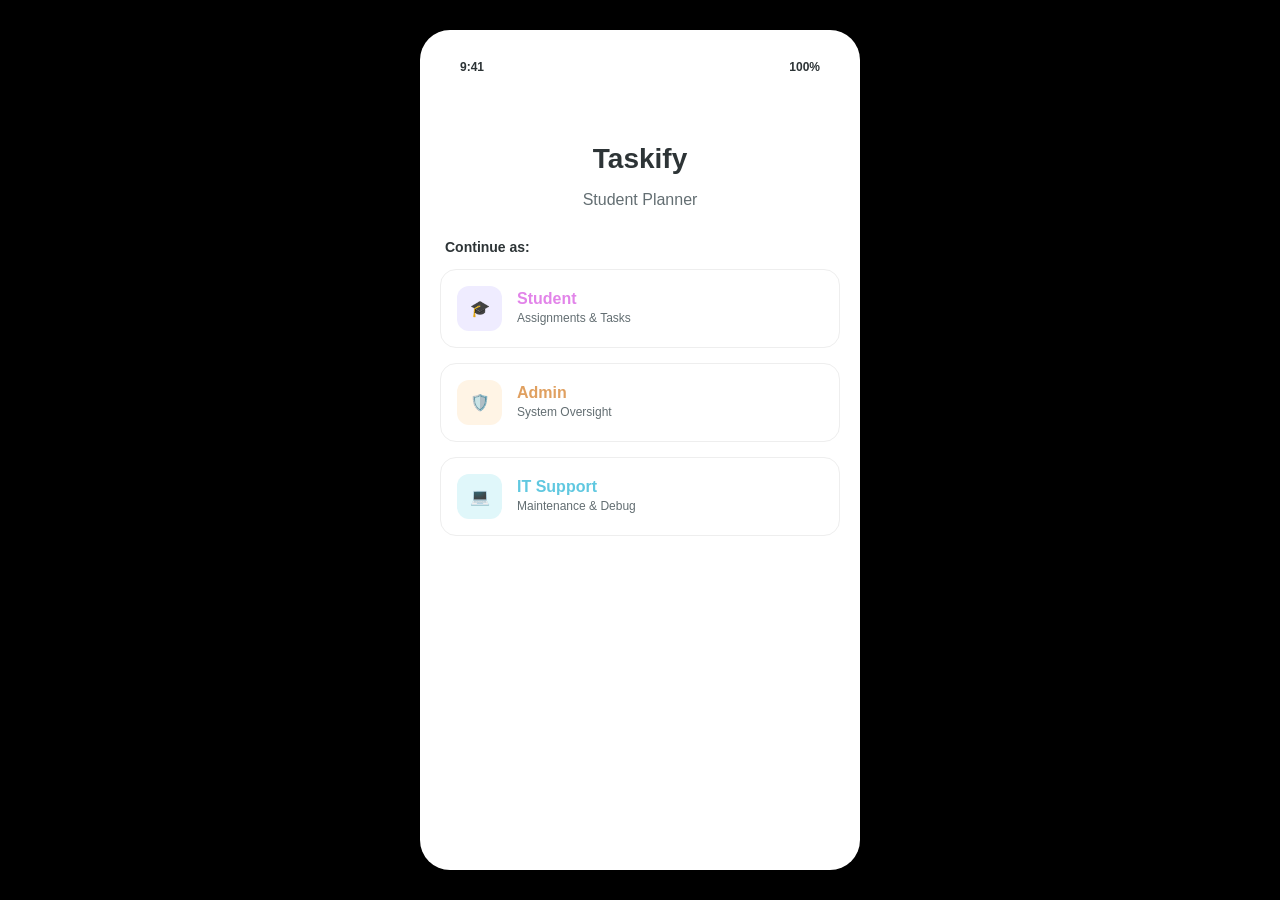
==== styles/index.html @ 7adf1805 "Add html/css files to styles" ====
<!DOCTYPE html>
<html lang="en">
<head>
    <meta charset="UTF-8"><title>Taskify — Welcome</title>
    <link rel="stylesheet" href="styles.css">
</head>
<body>
    <div class="page-container">
        <div class="status-bar"><span>9:41</span><span>100%</span></div>
        
        <div class="welcome-logo" style="text-align: center; padding-top: 40px;">
            <h1 class="welcome-title">Taskify</h1>
            <p class="welcome-sub">Student Planner</p>
        </div>

        <div class="role-selection">
            <p style="font-weight: 600; font-size: 14px; margin-left: 5px;">Continue as:</p>
            
            <a href="student.html" class="role-btn">
                <div class="role-btn-icon" style="background: #efecff;">🎓</div>
                <div class="role-btn-text">
                    <span class="role-name" style="color: var(--student-accent)">Student</span>
                    <span class="role-desc">Assignments & Tasks</span>
                </div>
            </a>

            <a href="admin.html" class="role-btn">
                <div class="role-btn-icon" style="background: #fff4e5;">🛡️</div>
                <div class="role-btn-text">
                    <span class="role-name" style="color: var(--admin-accent)">Admin</span>
                    <span class="role-desc">System Oversight</span>
                </div>
            </a>

            <a href="it.html" class="role-btn">
                <div class="role-btn-icon" style="background: #e0f7fa;">💻</div>
                <div class="role-btn-text">
                    <span class="role-name" style="color: var(--it-accent)">IT Support</span>
                    <span class="role-desc">Maintenance & Debug</span>
                </div>
            </a>
        </div>
    </div>
</body>
</html>
---- styles/styles.css ----
:root {
    --bg-color: #000000;
    --card-bg: #ffffff;
    --student-accent: #e284e9;
    --admin-accent: #e0a060;
    --it-accent: #60c8e0;
    --text-main: #2d3436;
    --text-sub: #636e72;
    --radius: 16px;
    --shadow: 0 10px 25px rgba(0,0,0,0.05);
}

body {
    font-family: -apple-system, BlinkMacSystemFont, "Segoe UI", Roboto, sans-serif;
    background-color: var(--bg-color);
    color: var(--text-main);
    margin: 0;
    display: flex;
    justify-content: center;
    align-items: center;
    min-height: 100vh;
}

.page-container {
    width: 100%;
    max-width: 400px;
    background: var(--card-bg);
    min-height: 800px;
    border-radius: 30px;
    box-shadow: 0 20px 50px rgba(0,0,0,0.1);
    overflow: hidden;
    position: relative;
    padding: 20px;
}

/* Status Bar Simulation */
.status-bar {
    display: flex;
    justify-content: space-between;
    padding: 10px 20px;
    font-size: 12px;
    font-weight: 600;
}

/* Typography */
.welcome-title { font-size: 28px; font-weight: 800; margin-bottom: 5px; }
.welcome-sub { color: var(--text-sub); margin-bottom: 30px; }

/* Role Buttons */
.role-btn {
    display: flex;
    align-items: center;
    text-decoration: none;
    padding: 16px;
    background: #fff;
    border-radius: var(--radius);
    margin-bottom: 15px;
    border: 1px solid #eee;
    transition: all 0.3s ease;
}

.role-btn:hover {
    transform: translateY(-3px);
    box-shadow: var(--shadow);
}

.role-btn-icon {
    width: 45px;
    height: 45px;
    border-radius: 12px;
    display: flex;
    align-items: center;
    justify-content: center;
    margin-right: 15px;
}

.role-name { font-weight: 700; display: block; font-size: 16px; }
.role-desc { font-size: 12px; color: var(--text-sub); }

/* Dashboard Cards */
.dash-action-grid {
    display: grid;
    grid-template-columns: 1fr 1fr;
    gap: 15px;
    margin-top: 20px;
}

.dash-action-card {
    text-decoration: none;
    padding: 20px;
    border-radius: var(--radius);
    background: #fff;
    border: 1px solid #f0f0f0;
    transition: 0.3s;
}

.dash-action-card.wide { grid-column: span 2; }

.dac-label { display: block; font-weight: 700; margin-top: 10px; font-size: 14px; color: var(--text-main);}
.dac-desc { font-size: 11px; color: var(--text-sub); }

/* Form Styles */
.field-group { margin-bottom: 15px; }
.field-label { display: block; font-size: 12px; font-weight: 600; margin-bottom: 5px; color: var(--text-sub); }
.field-input {
    width: 100%;
    padding: 12px;
    border-radius: 10px;
    border: 1px solid #ddd;
    box-sizing: border-box;
}

.auth-submit-btn {
    display: block;
    text-align: center;
    padding: 15px;
    background: var(--accent);
    color: white;
    text-decoration: none;
    border-radius: 12px;
    font-weight: 600;
    margin-top: 20px;
}
/* Views & Tabs */
.view-tabs {
    display: flex;
    gap: 10px;
    margin: 15px 0;
}

.view-btn {
    flex: 1;
    padding: 8px;
    border-radius: 20px;
    border: none;
    background: #eee;
    font-size: 12px;
    cursor: pointer;
}

.view-btn.active {
    background: var(--student-accent);
    color: white;
}

/* Task Cards */
.task-form-card {
    background: #fdfdfd;
    padding: 15px;
    border-radius: var(--radius);
    border: 1px dashed #ccc;
    margin-bottom: 20px;
}

.task-item {
    display: flex;
    justify-content: space-between;
    align-items: center;
    padding: 15px;
    background: white;
    border-radius: 12px;
    margin-bottom: 10px;
    box-shadow: 0 4px 6px rgba(0,0,0,0.02);
}

.task-item.overdue {
    border-left: 4px solid #ff4757;
    background: #fff5f5;
}

.priority-tag {
    background: #eee;
    padding: 4px 8px;
    border-radius: 6px;
    font-size: 10px;
    font-weight: bold;
}

/* IT Metrics */
.metric-card {
    background: #f0faff;
    padding: 20px;
    border-radius: 15px;
    text-align: center;
    border: 1px solid #d0e8f2;
}

.metric-value {
    display: block;
    font-size: 24px;
    font-weight: 800;
    color: var(--it-accent);
}

.metric-label {
    font-size: 10px;
    text-transform: uppercase;
    color: var(--text-sub);
}

.log-window {
    background: #2d3436;
    color: #00ff00;
    padding: 15px;
    border-radius: 10px;
    font-family: monospace;
    font-size: 11px;
    height: 100px;
    overflow-y: scroll;
}

.tool-btn {
    width: 100%;
    margin-top: 10px;
    padding: 10px;
    border-radius: 8px;
    border: 1px solid var(--it-accent);
    background: transparent;
    color: var(--it-accent);
    cursor: pointer;
}
/* Admin Badge */
.role-badge {
    display: inline-block;
    padding: 4px 12px;
    background: rgba(224, 160, 96, 0.1);
    color: var(--admin-accent);
    border-radius: 20px;
    font-size: 11px;
    font-weight: 800;
    text-transform: uppercase;
    letter-spacing: 1px;
    margin-bottom: 10px;
}

/* Admin Specific Buttons */
.admin-console {
    margin-top: 30px;
}

.admin-console h3 {
    font-size: 14px;
    color: var(--text-sub);
}

.log-window div {
    padding: 5px 0;
    border-bottom: 1px solid rgba(255,255,255,0.05);
}

/* Make buttons look like the action cards */
button.dash-action-card {
    width: 100%;
    cursor: pointer;
    text-align: left;
    font-family: inherit;
}
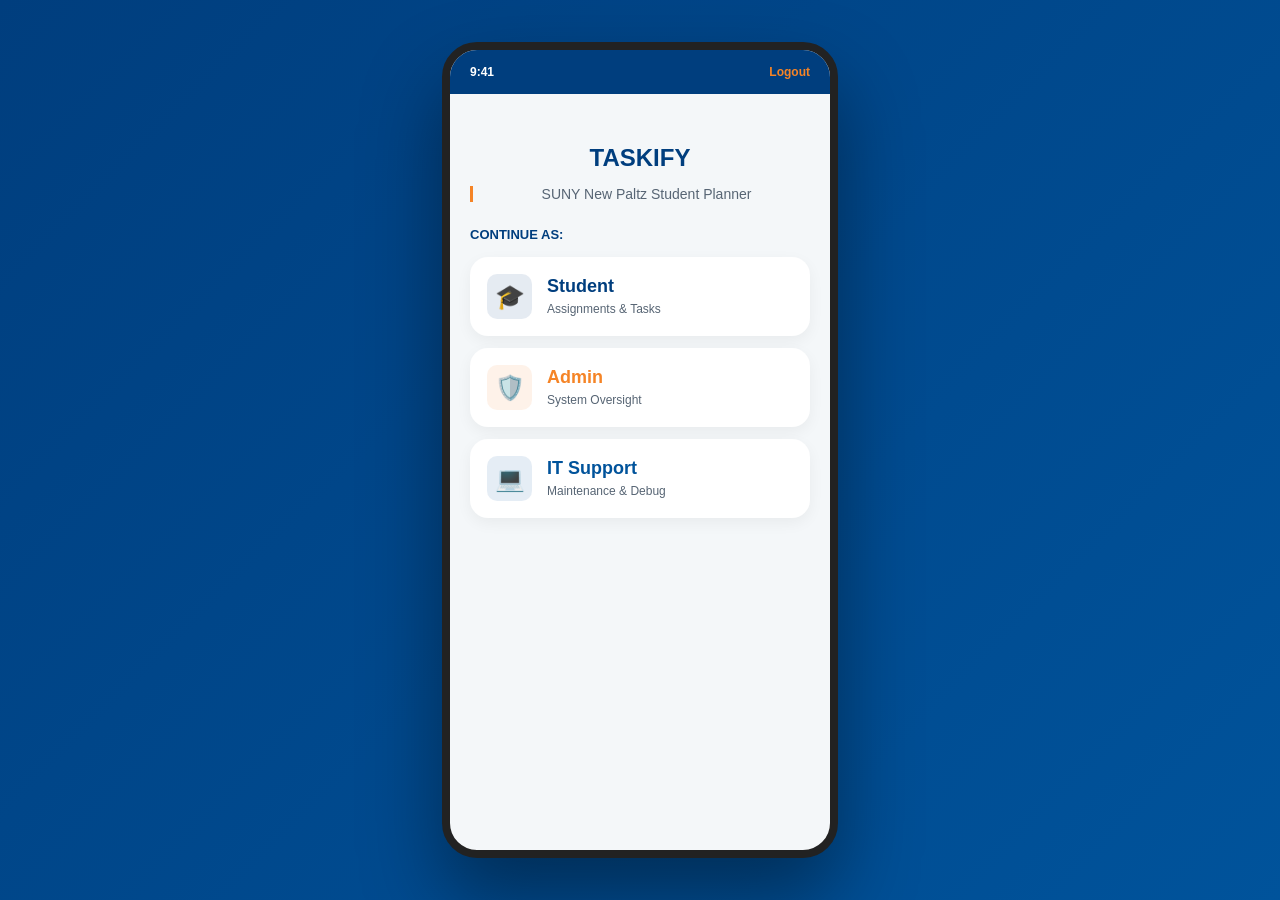
==== commit 064589f7: "Update index.html" ====
--- a/styles/index.html
+++ b/styles/index.html
@@ -1,41 +1,47 @@
 <!DOCTYPE html>
 <html lang="en">
 <head>
-    <meta charset="UTF-8"><title>Taskify — Welcome</title>
+    <meta charset="UTF-8">
+    <title>Taskify — Role Selection</title>
     <link rel="stylesheet" href="styles.css">
 </head>
 <body>
     <div class="page-container">
-        <div class="status-bar"><span>9:41</span><span>100%</span></div>
+        <div class="status-bar">
+            <span>9:41</span>
+            <a href="#" onclick="localStorage.removeItem('currentUser'); window.location.href='login.html';">Logout</a>
+        </div>
         
-        <div class="welcome-logo" style="text-align: center; padding-top: 40px;">
-            <h1 class="welcome-title">Taskify</h1>
-            <p class="welcome-sub">Student Planner</p>
-        </div>
+        <div class="page-content">
+            <div style="text-align: center; padding-top: 20px;">
+                <h1 class="welcome-title">Taskify</h1>
+                <p class="welcome-sub">SUNY New Paltz Student Planner</p>
+            </div>
 
-        <div class="role-selection">
-            <p style="font-weight: 600; font-size: 14px; margin-left: 5px;">Continue as:</p>
+            <p style="font-weight: 800; font-size: 13px; color: var(--np-navy); margin-bottom: 15px;">CONTINUE AS:</p>
             
             <a href="student.html" class="role-btn">
-                <div class="role-btn-icon" style="background: #efecff;">🎓</div>
-                <div class="role-btn-text">
-                    <span class="role-name" style="color: var(--student-accent)">Student</span>
+                <div class="role-btn-icon" style="background: rgba(0,62,126,0.1);">🎓</div>
+                <div>
+                    <span class="role-name" style="color: var(--np-navy)">Student</span>
                     <span class="role-desc">Assignments & Tasks</span>
                 </div>
             </a>
 
+            <!-- Unlocked Admin -->
             <a href="admin.html" class="role-btn">
-                <div class="role-btn-icon" style="background: #fff4e5;">🛡️</div>
-                <div class="role-btn-text">
-                    <span class="role-name" style="color: var(--admin-accent)">Admin</span>
+                <div class="role-btn-icon" style="background: rgba(245,132,38,0.1);">🛡️</div>
+                <div>
+                    <span class="role-name" style="color: var(--np-orange)">Admin</span>
                     <span class="role-desc">System Oversight</span>
                 </div>
             </a>
 
+            <!-- Unlocked IT Support -->
             <a href="it.html" class="role-btn">
-                <div class="role-btn-icon" style="background: #e0f7fa;">💻</div>
-                <div class="role-btn-text">
-                    <span class="role-name" style="color: var(--it-accent)">IT Support</span>
+                <div class="role-btn-icon" style="background: rgba(0,83,155,0.1);">💻</div>
+                <div>
+                    <span class="role-name" style="color: var(--np-royal)">IT Support</span>
                     <span class="role-desc">Maintenance & Debug</span>
                 </div>
             </a>
--- a/styles/styles.css
+++ b/styles/styles.css
@@ -1,19 +1,17 @@
 :root {
-    --bg-color: #000000;
-    --card-bg: #ffffff;
-    --student-accent: #e284e9;
-    --admin-accent: #e0a060;
-    --it-accent: #60c8e0;
-    --text-main: #2d3436;
-    --text-sub: #636e72;
-    --radius: 16px;
-    --shadow: 0 10px 25px rgba(0,0,0,0.05);
+    --np-navy: #003e7e;
+    --np-orange: #f58426;
+    --np-royal: #00539B;
+    --bg-color: #f4f7f9;
+    --text-main: #002142;
+    --text-sub: #576574;
+    --radius-lg: 18px;
+    --radius-md: 10px;
 }
 
 body {
-    font-family: -apple-system, BlinkMacSystemFont, "Segoe UI", Roboto, sans-serif;
-    background-color: var(--bg-color);
-    color: var(--text-main);
+    font-family: 'Helvetica Neue', Arial, sans-serif;
+    background: linear-gradient(135deg, var(--np-navy) 0%, var(--np-royal) 100%);
     margin: 0;
     display: flex;
     justify-content: center;
@@ -22,236 +20,61 @@
 }
 
 .page-container {
-    width: 100%;
-    max-width: 400px;
-    background: var(--card-bg);
-    min-height: 800px;
-    border-radius: 30px;
-    box-shadow: 0 20px 50px rgba(0,0,0,0.1);
-    overflow: hidden;
+    width: 380px;
+    height: 800px;
+    background: var(--bg-color);
+    border-radius: 35px;
+    border: 8px solid #222;
+    overflow-y: auto;
     position: relative;
-    padding: 20px;
+    box-shadow: 0 40px 80px rgba(0, 0, 0, 0.4);
 }
 
-/* Status Bar Simulation */
 .status-bar {
     display: flex;
     justify-content: space-between;
-    padding: 10px 20px;
+    padding: 15px 20px;
+    background: var(--np-navy);
+    color: white;
     font-size: 12px;
-    font-weight: 600;
-}
-
-/* Typography */
-.welcome-title { font-size: 28px; font-weight: 800; margin-bottom: 5px; }
-.welcome-sub { color: var(--text-sub); margin-bottom: 30px; }
-
-/* Role Buttons */
-.role-btn {
-    display: flex;
-    align-items: center;
-    text-decoration: none;
-    padding: 16px;
-    background: #fff;
-    border-radius: var(--radius);
-    margin-bottom: 15px;
-    border: 1px solid #eee;
-    transition: all 0.3s ease;
-}
-
-.role-btn:hover {
-    transform: translateY(-3px);
-    box-shadow: var(--shadow);
-}
-
-.role-btn-icon {
-    width: 45px;
-    height: 45px;
-    border-radius: 12px;
-    display: flex;
-    align-items: center;
-    justify-content: center;
-    margin-right: 15px;
-}
-
-.role-name { font-weight: 700; display: block; font-size: 16px; }
-.role-desc { font-size: 12px; color: var(--text-sub); }
-
-/* Dashboard Cards */
-.dash-action-grid {
-    display: grid;
-    grid-template-columns: 1fr 1fr;
-    gap: 15px;
-    margin-top: 20px;
-}
-
-.dash-action-card {
-    text-decoration: none;
-    padding: 20px;
-    border-radius: var(--radius);
-    background: #fff;
-    border: 1px solid #f0f0f0;
-    transition: 0.3s;
-}
-
-.dash-action-card.wide { grid-column: span 2; }
-
-.dac-label { display: block; font-weight: 700; margin-top: 10px; font-size: 14px; color: var(--text-main);}
-.dac-desc { font-size: 11px; color: var(--text-sub); }
-
-/* Form Styles */
-.field-group { margin-bottom: 15px; }
-.field-label { display: block; font-size: 12px; font-weight: 600; margin-bottom: 5px; color: var(--text-sub); }
-.field-input {
-    width: 100%;
-    padding: 12px;
-    border-radius: 10px;
-    border: 1px solid #ddd;
-    box-sizing: border-box;
-}
-
-.auth-submit-btn {
-    display: block;
-    text-align: center;
-    padding: 15px;
-    background: var(--accent);
-    color: white;
-    text-decoration: none;
-    border-radius: 12px;
-    font-weight: 600;
-    margin-top: 20px;
-}
-/* Views & Tabs */
-.view-tabs {
-    display: flex;
-    gap: 10px;
-    margin: 15px 0;
-}
-
-.view-btn {
-    flex: 1;
-    padding: 8px;
-    border-radius: 20px;
-    border: none;
-    background: #eee;
-    font-size: 12px;
-    cursor: pointer;
-}
-
-.view-btn.active {
-    background: var(--student-accent);
-    color: white;
-}
-
-/* Task Cards */
-.task-form-card {
-    background: #fdfdfd;
-    padding: 15px;
-    border-radius: var(--radius);
-    border: 1px dashed #ccc;
-    margin-bottom: 20px;
-}
-
-.task-item {
-    display: flex;
-    justify-content: space-between;
-    align-items: center;
-    padding: 15px;
-    background: white;
-    border-radius: 12px;
-    margin-bottom: 10px;
-    box-shadow: 0 4px 6px rgba(0,0,0,0.02);
-}
-
-.task-item.overdue {
-    border-left: 4px solid #ff4757;
-    background: #fff5f5;
-}
-
-.priority-tag {
-    background: #eee;
-    padding: 4px 8px;
-    border-radius: 6px;
-    font-size: 10px;
     font-weight: bold;
 }
 
-/* IT Metrics */
-.metric-card {
-    background: #f0faff;
-    padding: 20px;
-    border-radius: 15px;
-    text-align: center;
-    border: 1px solid #d0e8f2;
+.status-bar a { color: var(--np-orange); text-decoration: none; }
+
+.page-content { padding: 20px; }
+
+.welcome-title { color: var(--np-navy); font-size: 24px; font-weight: 900; text-transform: uppercase; margin: 10px 0; }
+.welcome-sub { color: var(--text-sub); font-size: 14px; border-left: 3px solid var(--np-orange); padding-left: 10px; margin-bottom: 25px; }
+
+.field-group { margin-bottom: 15px; }
+.field-label { display: block; font-size: 11px; font-weight: 800; color: var(--np-navy); text-transform: uppercase; margin-bottom: 5px; }
+.field-input { width: 100%; padding: 12px; border-radius: var(--radius-md); border: 2px solid #ddd; box-sizing: border-box; font-size: 14px; }
+
+.auth-submit-btn { 
+    width: 100%; 
+    background: var(--np-navy); 
+    color: white; 
+    padding: 16px; 
+    border-radius: var(--radius-md); 
+    font-weight: 800; 
+    text-transform: uppercase; 
+    border: none; 
+    cursor: pointer; 
+    transition: 0.2s;
 }
 
-.metric-value {
-    display: block;
-    font-size: 24px;
-    font-weight: 800;
-    color: var(--it-accent);
-}
+.auth-submit-btn:hover { background: var(--np-royal); }
 
-.metric-label {
-    font-size: 10px;
-    text-transform: uppercase;
-    color: var(--text-sub);
-}
+.task-form-card { background: white; padding: 15px; border-radius: var(--radius-lg); box-shadow: 0 5px 15px rgba(0,0,0,0.05); border-top: 4px solid var(--np-orange); margin-bottom: 20px; }
+.task-item { display: flex; justify-content: space-between; align-items: center; background: white; padding: 12px; border-radius: var(--radius-md); margin-bottom: 10px; border-left: 5px solid var(--np-navy); box-shadow: 0 2px 5px rgba(0,0,0,0.02); }
 
-.log-window {
-    background: #2d3436;
-    color: #00ff00;
-    padding: 15px;
-    border-radius: 10px;
-    font-family: monospace;
-    font-size: 11px;
-    height: 100px;
-    overflow-y: scroll;
-}
+.view-tabs { display: flex; gap: 5px; margin-bottom: 20px; }
+.view-btn { flex: 1; background: #e1e8ed; border: none; padding: 10px; border-radius: 8px; font-weight: bold; color: var(--np-navy); cursor: pointer; text-decoration: none; text-align: center; font-size: 11px; }
+.view-btn.active { background: var(--np-orange); color: white; }
 
-.tool-btn {
-    width: 100%;
-    margin-top: 10px;
-    padding: 10px;
-    border-radius: 8px;
-    border: 1px solid var(--it-accent);
-    background: transparent;
-    color: var(--it-accent);
-    cursor: pointer;
-}
-/* Admin Badge */
-.role-badge {
-    display: inline-block;
-    padding: 4px 12px;
-    background: rgba(224, 160, 96, 0.1);
-    color: var(--admin-accent);
-    border-radius: 20px;
-    font-size: 11px;
-    font-weight: 800;
-    text-transform: uppercase;
-    letter-spacing: 1px;
-    margin-bottom: 10px;
-}
-
-/* Admin Specific Buttons */
-.admin-console {
-    margin-top: 30px;
-}
-
-.admin-console h3 {
-    font-size: 14px;
-    color: var(--text-sub);
-}
-
-.log-window div {
-    padding: 5px 0;
-    border-bottom: 1px solid rgba(255,255,255,0.05);
-}
-
-/* Make buttons look like the action cards */
-button.dash-action-card {
-    width: 100%;
-    cursor: pointer;
-    text-align: left;
-    font-family: inherit;
-}+.role-btn { display: flex; align-items: center; padding: 15px; background: white; border-radius: var(--radius-lg); margin-bottom: 12px; text-decoration: none; border: 2px solid transparent; box-shadow: 0 5px 15px rgba(0,0,0,0.05); transition: 0.2s; }
+.role-btn:hover { border-color: var(--np-orange); transform: translateX(4px); }
+.role-name { font-weight: 800; font-size: 18px; display: block; margin-bottom: 2px; }
+.role-desc { font-size: 12px; color: var(--text-sub); }
+.role-btn-icon { font-size: 24px; margin-right: 15px; width: 45px; height: 45px; display: flex; align-items: center; justify-content: center; border-radius: 10px; }
